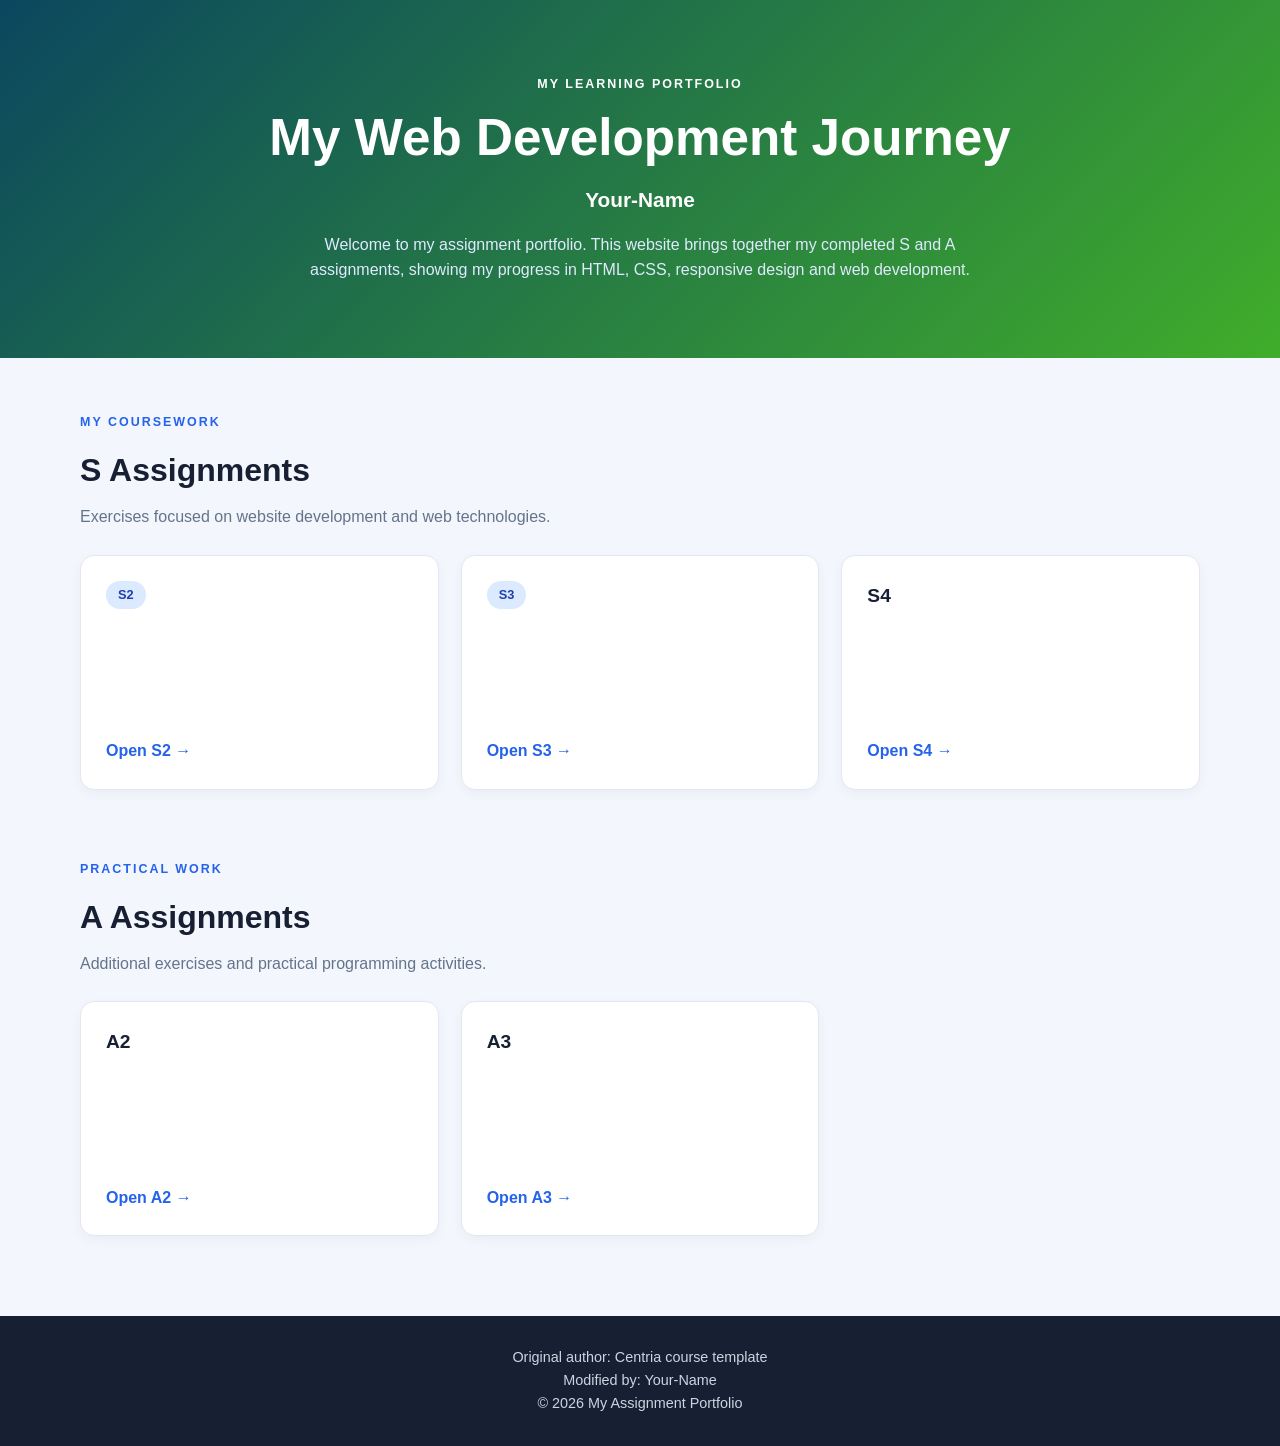
==== index.html @ 0797db55 "Add files via upload" ====
<!DOCTYPE html>
<html lang="en">
<head>
    <meta charset="UTF-8">
    <meta name="viewport" content="width=device-width, initial-scale=1.0">

    <title>My Assignments</title>

    <link rel="stylesheet" href="style.css">
    <link rel="icon" href="favicon.ico">
</head> 

<style>


/* General page settings */
* {
    margin: 0;
    padding: 0;
    box-sizing: border-box;
}

:root {
    --primary: #2563eb;
    --primary-dark: #1e40af;
    --background: #f3f6fc;
    --card-background: #ffffff;
    --text: #172033;
    --muted: #64748b;
    --border: #e2e8f0;
}

body {
    font-family: Arial, Helvetica, sans-serif;
    background: var(--background);
    color: var(--text);
    line-height: 1.6;
}

.container {
    width: min(1120px, 90%);
    margin: 0 auto;
}

/* Header */
.hero {
    background: linear-gradient(135deg, #0b475f, #40ad2a);
    color: white;
    padding: 75px 0;
    text-align: center;
}

.eyebrow {
    font-size: 0.78rem;
    font-weight: bold;
    letter-spacing: 2px;
    margin-bottom: 12px;
}

.hero h1 {
    font-size: clamp(2rem, 5vw, 3.2rem);
    line-height: 1.2;
    margin-bottom: 15px;
}

.hero h2 {
    font-size: 1.3rem;
    margin-bottom: 15px;
}

.intro {
    max-width: 680px;
    margin: 0 auto;
    color: #e0eaff;
}


.assignment-section {
    padding: 55px 0 15px;
}

.section-heading {
    margin-bottom: 25px;
}

.section-heading .eyebrow {
    color: var(--primary);
}

.section-heading h2 {
    font-size: 2rem;
    margin-bottom: 8px;
}

.section-heading > p:last-child {
    color: var(--muted);
}

/* Required CSS Grid layout */
.card-grid {
    display: grid;
    grid-template-columns: repeat(3, minmax(0, 1fr));
    gap: 22px;
}

/* Assignment cards */
.assignment-card {
    display: flex;
    flex-direction: column;
    align-items: flex-start;
    background: var(--card-background);
    border: 1px solid var(--border);
    border-radius: 14px;
    padding: 25px;
    min-height: 235px;
    box-shadow: 0 4px 12px rgba(15, 23, 42, 0.04);
    transition: transform 0.2s, box-shadow 0.2s;
}

.assignment-card:hover {
    transform: translateY(-4px);
    box-shadow: 0 12px 25px rgba(15, 23, 42, 0.09);
}

.tag {
    display: inline-block;
    background: #dbeafe;
    color: var(--primary-dark);
    padding: 4px 12px;
    border-radius: 20px;
    font-size: 0.8rem;
    font-weight: bold;
    margin-bottom: 15px;
}

.assignment-card h3 {
    font-size: 1.2rem;
    margin-bottom: 10px;
}

.assignment-card p {
    color: var(--muted);
    font-size: 0.95rem;
    margin-bottom: 20px;
}

.assignment-card a {
    margin-top: auto;
    color: var(--primary);
    text-decoration: none;
    font-weight: bold;
}

.assignment-card a:hover {
    color: var(--primary-dark);
    text-decoration: underline;
}

/* Footer */
footer {
    margin-top: 65px;
    padding: 30px 0;
    background: #172033;
    color: #cbd5e1;
    text-align: center;
    font-size: 0.9rem;
}

/* Medium screens: two columns */
@media (max-width: 900px) {
    .card-grid {
        grid-template-columns: repeat(2, minmax(0, 1fr));
    }
}

/* Small screens: one column */
@media (max-width: 600px) {
    .hero {
        padding: 50px 0;
    }

    .assignment-section {
        padding-top: 40px;
    }

    .card-grid {
        grid-template-columns: 1fr;
    }

    .assignment-card {
        min-height: 210px;
    }

    .section-heading h2 {
        font-size: 1.7rem;
    }
}


</style>

<body>

    <header class="hero">
        <div class="container">
            <p class="eyebrow">MY LEARNING PORTFOLIO</p>
            <h1>My Web Development Journey</h1>
            <h2>Your-Name</h2>
            <p class="intro">
                Welcome to my assignment portfolio. This website brings
                together my completed S and A assignments, showing my
                progress in HTML, CSS, responsive design and web development.
            </p>
        </div>
    </header>

    <main class="container">

        <!-- S assignments -->
        <section class="assignment-section">
            <div class="section-heading">
                <p class="eyebrow">MY COURSEWORK</p>
                <h2>S Assignments</h2>
                <p>Exercises focused on website development and web technologies.</p>
            </div>

            <div class="card-grid">

                <article class="assignment-card">
                    <span class="tag">S2</span>
                    <a href="https://github.com/ahmadnawaz95133-design/s2">Open S2 &rarr;</a>
                </article>

                <article class="assignment-card">
                    <span class="tag">S3</span>
                    <a href="https://github.com/ahmadnawaz95133-design/s3">Open S3 &rarr;</a>
                </article>

                <article class="assignment-card">
                    <h3>S4</h3>
                    <a href="https://ahmadnawaz95133-design.github.io/S4/">Open S4 &rarr;</a>
                </article>

            

            </div>
        </section>

        <!-- A assignments -->
        <section class="assignment-section">
            <div class="section-heading">
                <p class="eyebrow">PRACTICAL WORK</p>
                <h2>A Assignments</h2>
                <p>Additional exercises and practical programming activities.</p>
            </div>

            <div class="card-grid">

          

                <article class="assignment-card">
                    <h3>A2</h3>
                    <a href="https://ahmadnawaz95133-design.github.io/A2/">Open A2 &rarr;</a>
                </article>

                <article class="assignment-card">
                    <h3>A3</h3>
                    <a href="https://ahmadnawaz95133-design.github.io/A3/">Open A3 &rarr;</a>
                </article>

            </div>
        </section>

    </main>

    <footer>
        <div class="container">
            <p>Original author: Centria course template</p>
            <p>Modified by: Your-Name</p>
            <p>&copy; 2026 My Assignment Portfolio</p>
        </div>
    </footer>

</body>
</html>
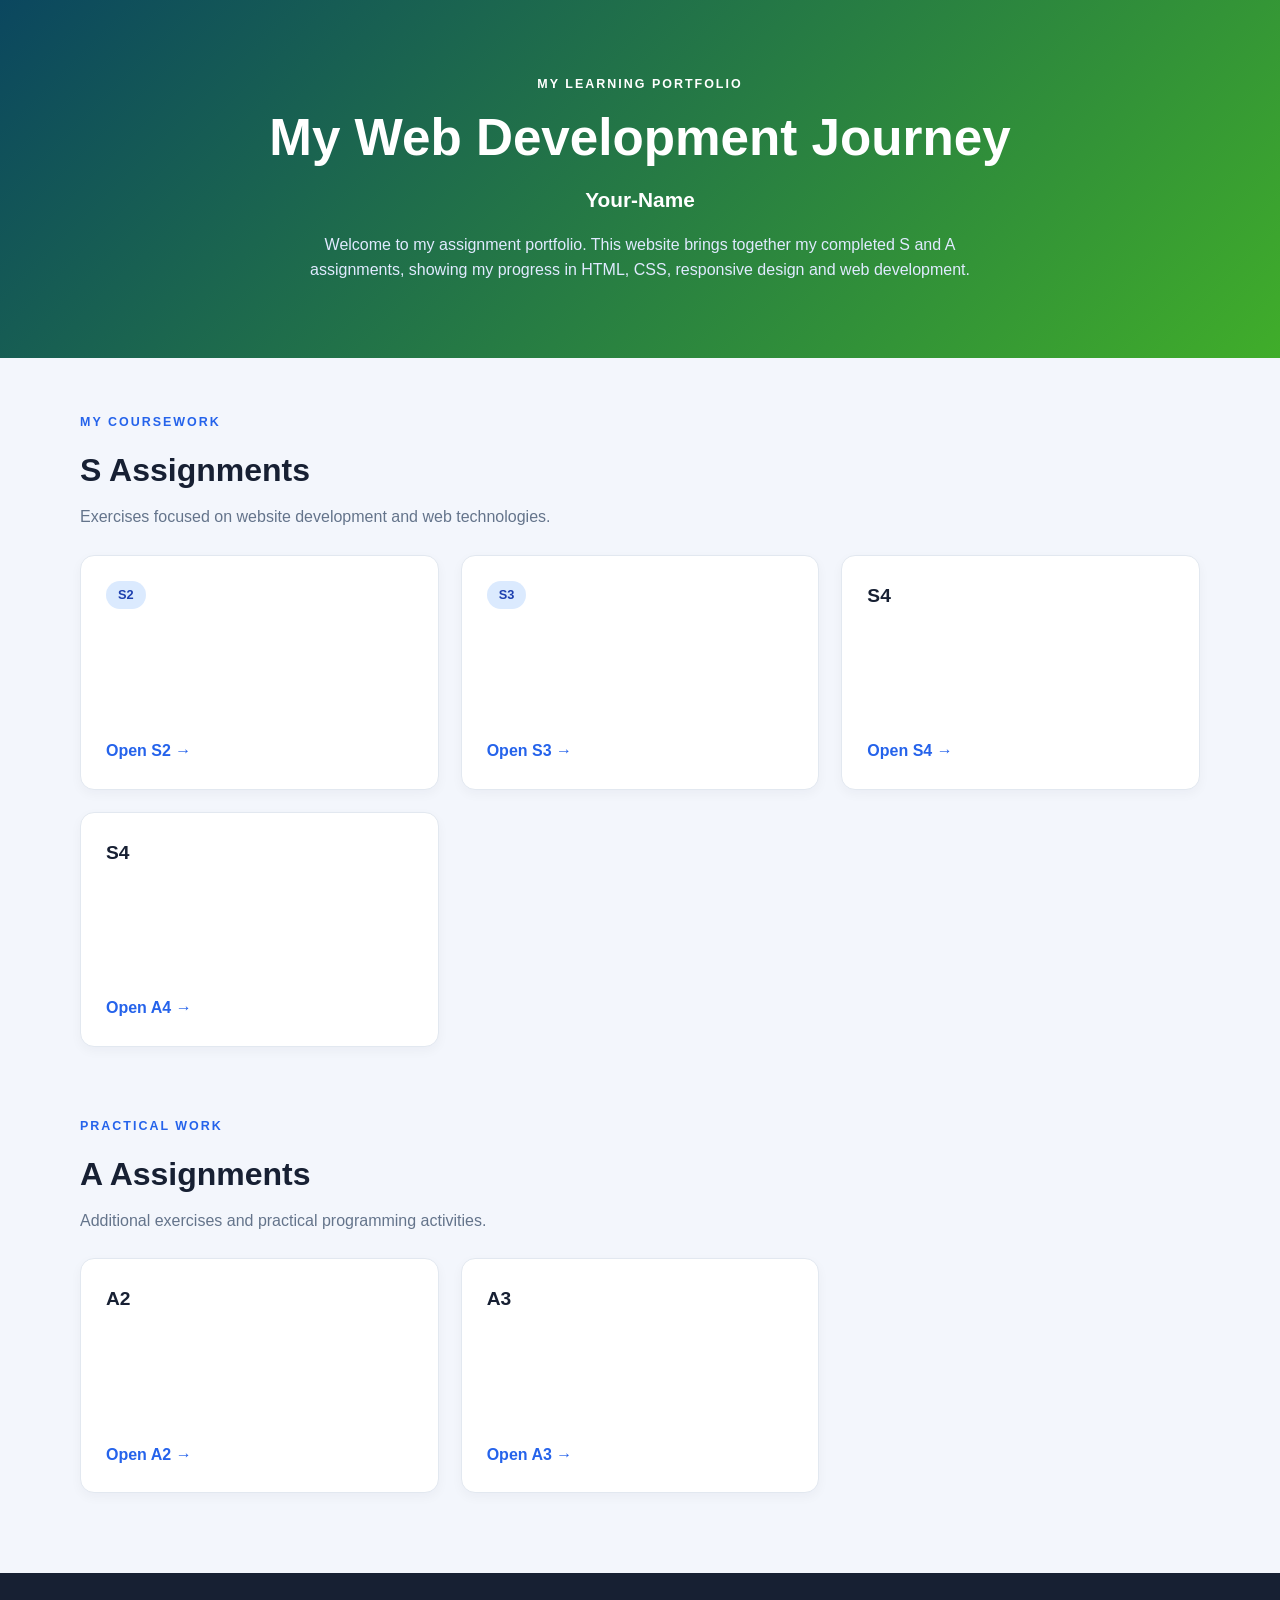
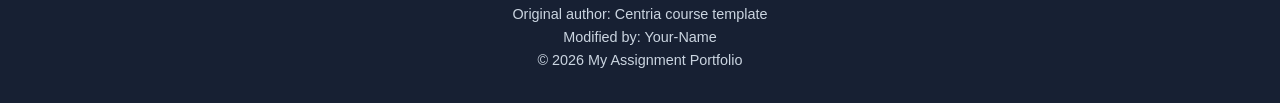
==== commit 098216eb: "Add A4 assignment card and update HTML Added a new assignment card for A4 and updated the HTML struc" ====
--- a/index.html
+++ b/index.html
@@ -241,6 +241,11 @@
                     <h3>S4</h3>
                     <a href="https://ahmadnawaz95133-design.github.io/S4/">Open S4 &rarr;</a>
                 </article>
+                 <article class="assignment-card">
+                    <h3>S4</h3>
+                    <a href="https://ahmadnawaz95133-design.github.io/A4/">Open A4 &rarr;</a>
+                </article>
+
 
             
 
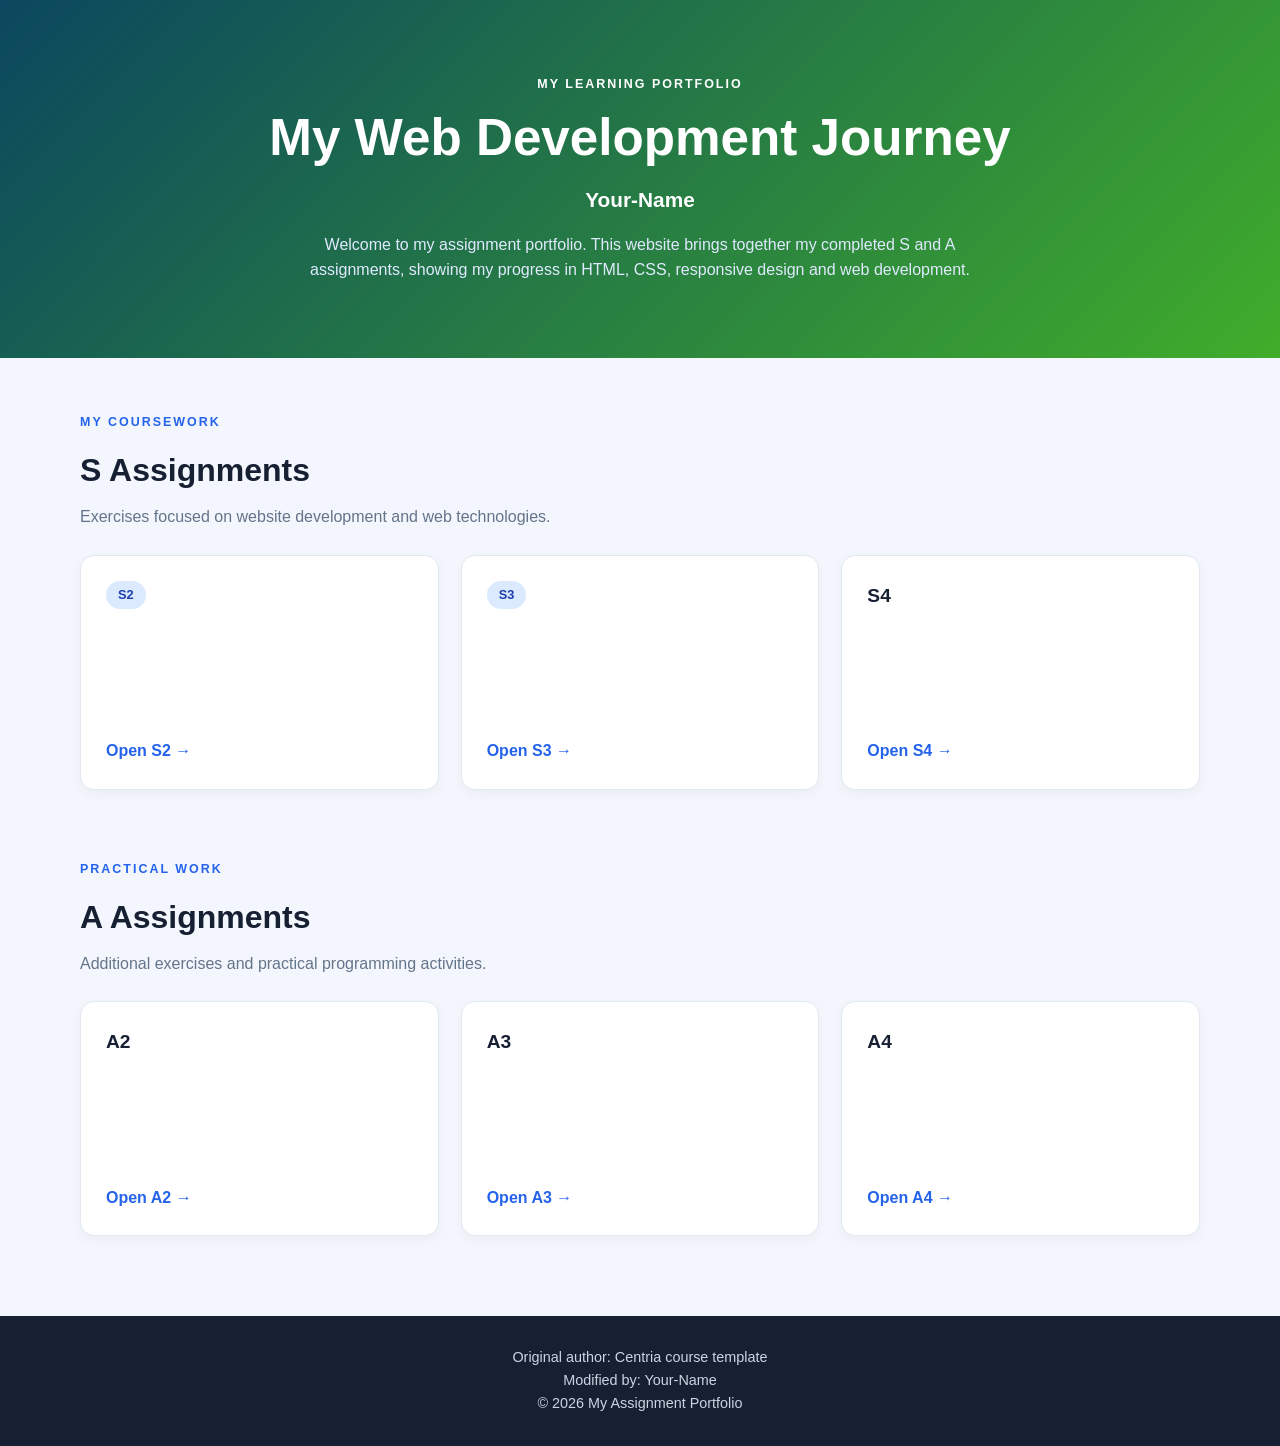
==== commit 2c0e2a8a: "Revise index.html with new assignments and styles Updated the HTML structure and added additional as" ====
--- a/index.html
+++ b/index.html
@@ -241,10 +241,7 @@
                     <h3>S4</h3>
                     <a href="https://ahmadnawaz95133-design.github.io/S4/">Open S4 &rarr;</a>
                 </article>
-                 <article class="assignment-card">
-                    <h3>S4</h3>
-                    <a href="https://ahmadnawaz95133-design.github.io/A4/">Open A4 &rarr;</a>
-                </article>
+                
 
 
             
@@ -272,6 +269,10 @@
                 <article class="assignment-card">
                     <h3>A3</h3>
                     <a href="https://ahmadnawaz95133-design.github.io/A3/">Open A3 &rarr;</a>
+                </article>
+                 <article class="assignment-card">
+                    <h3>A4</h3>
+                    <a href="https://ahmadnawaz95133-design.github.io/A4/">Open A4 &rarr;</a>
                 </article>
 
             </div>
